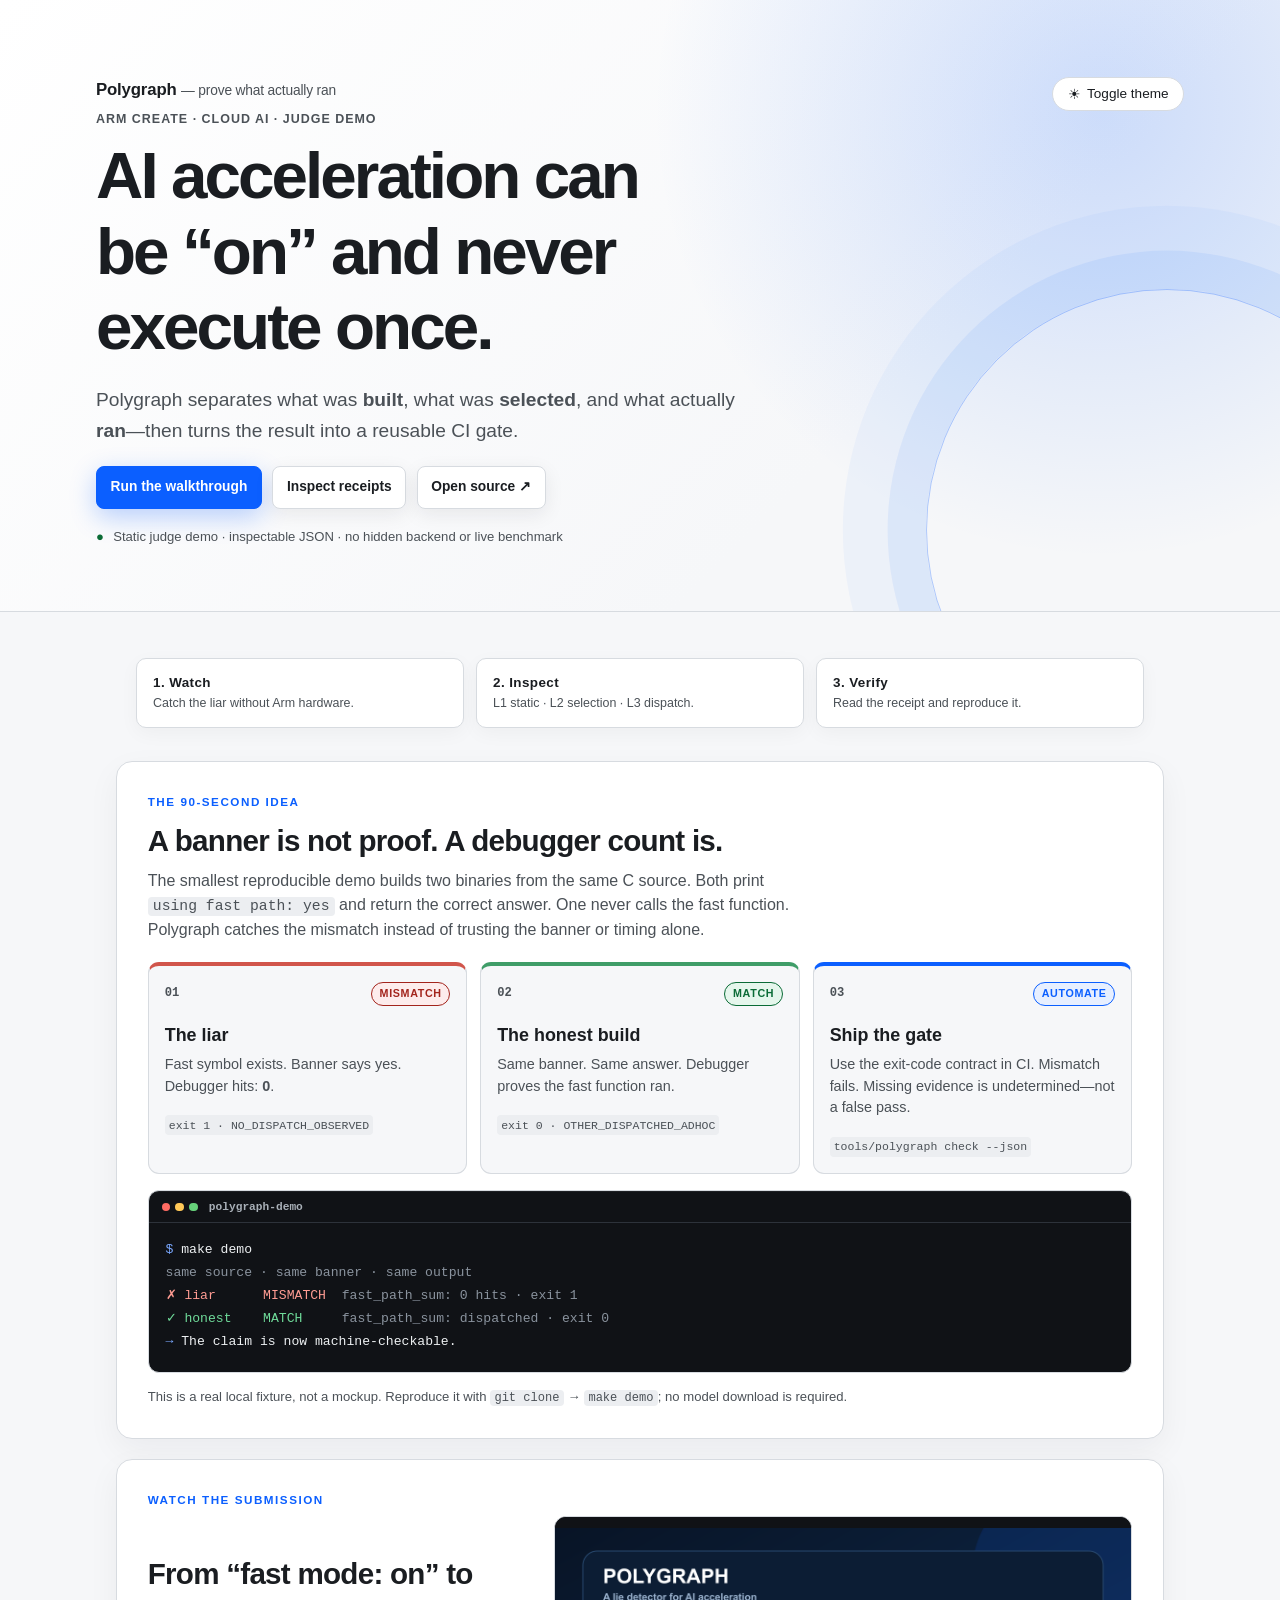
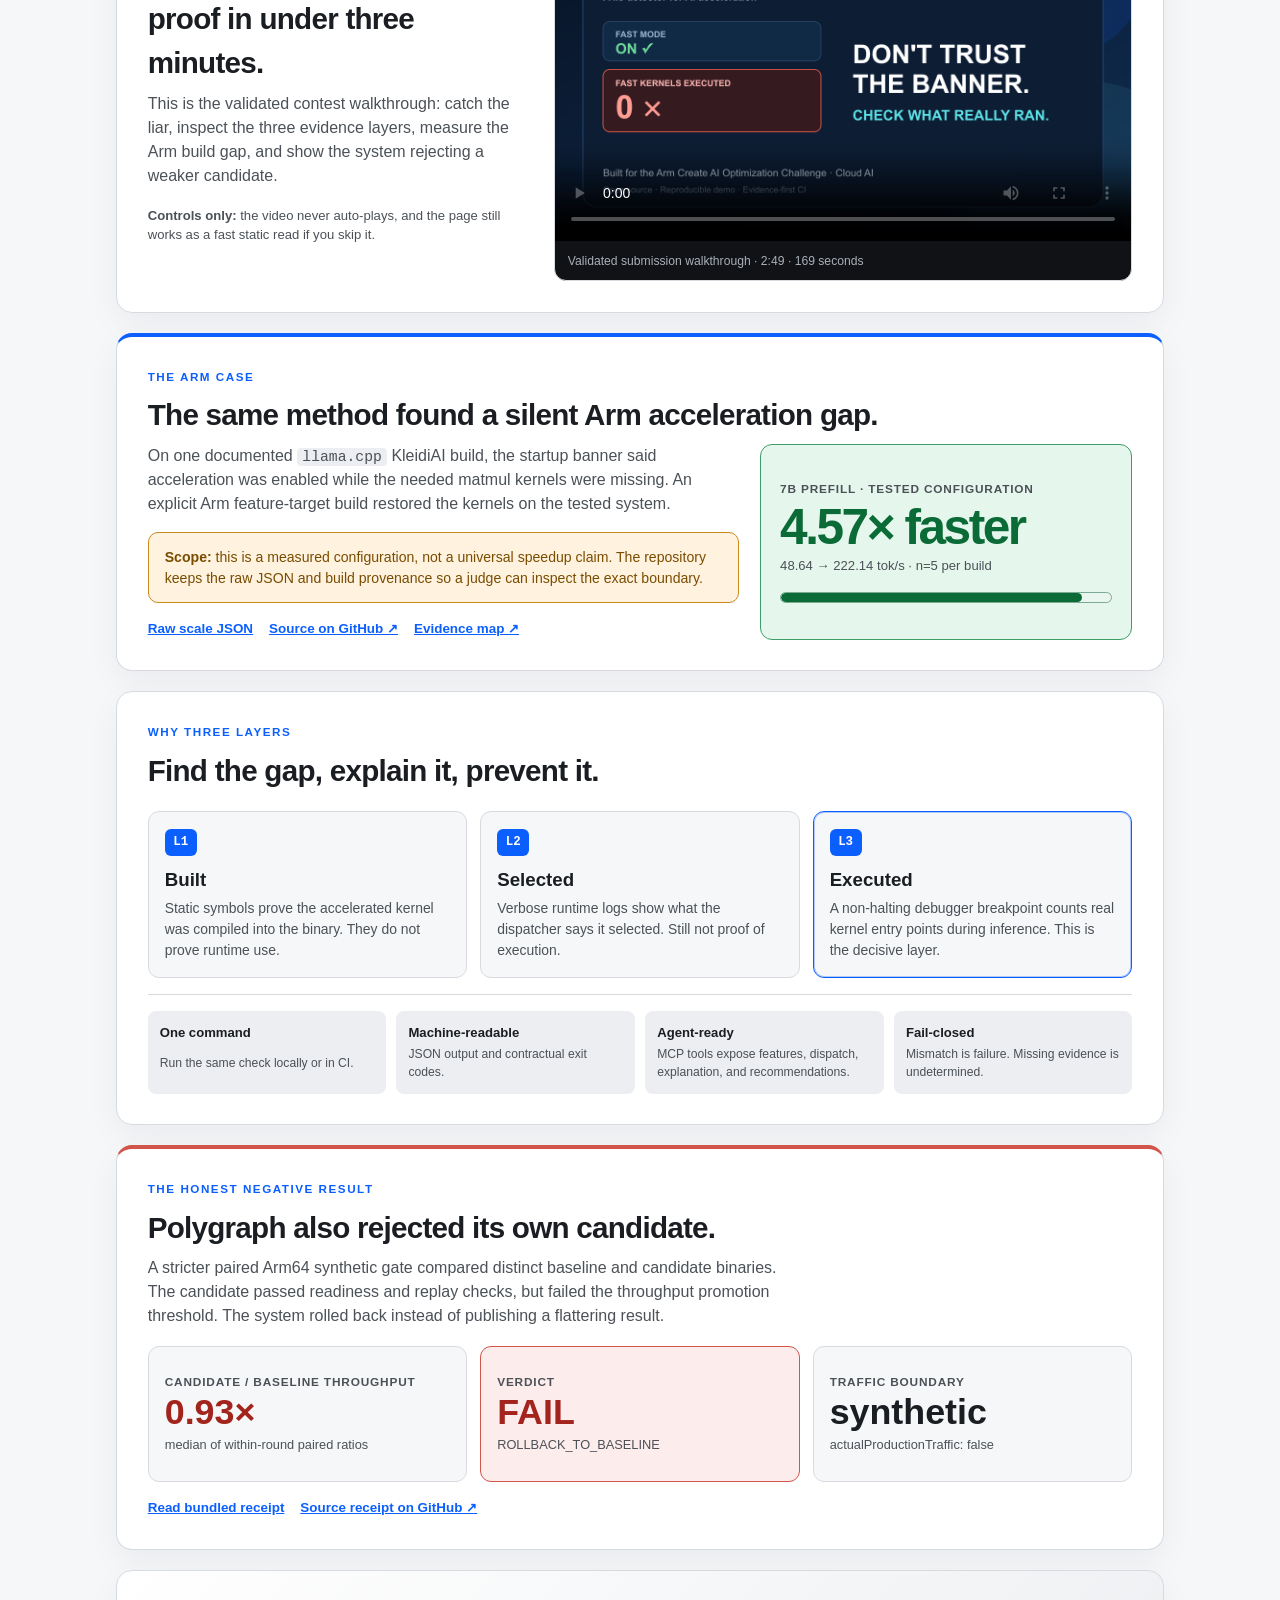
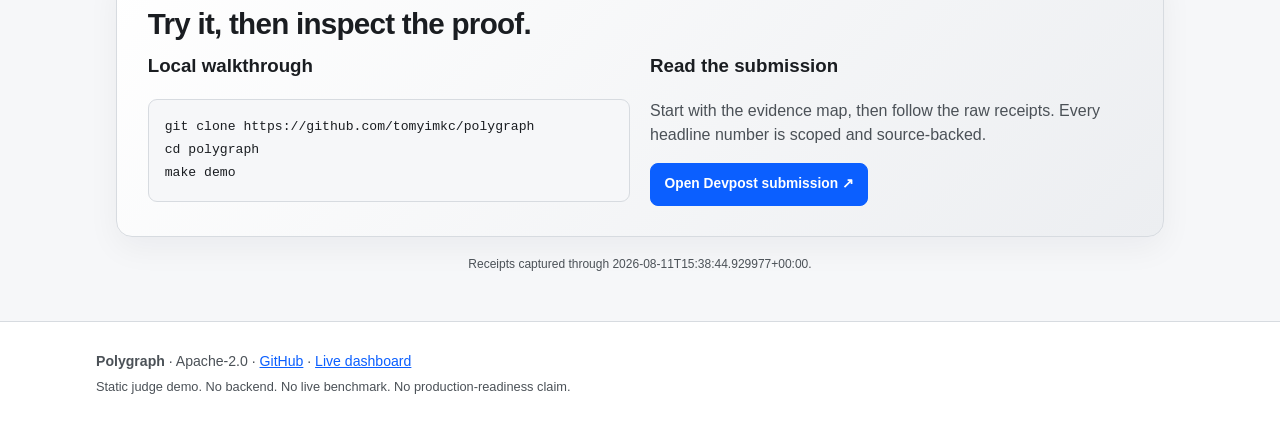
==== space/index.html @ 0ca6eec4 "Build judge-facing Polygraph HF Space demo" ====
<!doctype html>
<html lang="en">
<head>
  <meta charset="utf-8" />
  <meta name="viewport" content="width=device-width, initial-scale=1" />
  <meta name="color-scheme" content="light dark" />
  <meta name="description" content="Polygraph: a judge-facing proof that advertised AI acceleration actually executed on Arm." />
  <meta property="og:title" content="Polygraph — stop guessing about AI performance" />
  <meta property="og:description" content="L1/L2/L3 evidence for Arm AI acceleration, plus an honest rollback when a candidate failed the paired gate." />
  <meta property="og:image" content="assets/polygraph-mark.png" />
  <title>Polygraph — stop guessing about AI performance</title>
  <link rel="stylesheet" href="style.css" />
</head>
<body>
  <a class="skip-link" href="#main">Skip to content</a>
  <header class="hero hero-space">
    <div class="hero-inner">
      <div class="hero-text">
        <p class="brand-mark">Polygraph <span class="brand-tagline">— prove what actually ran</span></p>
        <p class="eyebrow">Arm Create · Cloud AI · judge demo</p>
        <h1>AI acceleration can be “on” and never execute once.</h1>
        <p class="hero-sub">Polygraph separates what was <strong>built</strong>, what was <strong>selected</strong>, and what actually <strong>ran</strong>—then turns the result into a reusable CI gate.</p>
        <div class="hero-actions">
          <a class="button button-primary" href="#walkthrough">Run the walkthrough</a>
          <a class="button" href="#evidence">Inspect receipts</a>
          <a class="button" href="https://github.com/tomyimkc/polygraph" target="_blank" rel="noopener">Open source ↗</a>
        </div>
        <p class="hero-proof-note"><span aria-hidden="true">●</span> Static judge demo · inspectable JSON · no hidden backend or live benchmark</p>
      </div>
      <button id="theme-toggle" type="button" class="theme-toggle" aria-pressed="false"><span aria-hidden="true" class="theme-toggle-icon">☀</span><span class="theme-toggle-label">Toggle theme</span></button>
    </div>
  </header>
  <main id="main">
    <section class="judge-strip" aria-label="Judge path">
      <div><strong>1. Watch</strong><span>Catch the liar without Arm hardware.</span></div>
      <div><strong>2. Inspect</strong><span>L1 static · L2 selection · L3 dispatch.</span></div>
      <div><strong>3. Verify</strong><span>Read the receipt and reproduce it.</span></div>
    </section>
    <section class="panel walkthrough" id="walkthrough" aria-labelledby="walkthrough-heading">
      <div class="section-kicker">THE 90-SECOND IDEA</div>
      <h2 id="walkthrough-heading">A banner is not proof. A debugger count is.</h2>
      <p class="panel-intro">The smallest reproducible demo builds two binaries from the same C source. Both print <code>using fast path: yes</code> and return the correct answer. One never calls the fast function. Polygraph catches the mismatch instead of trusting the banner or timing alone.</p>
      <div class="walkthrough-grid">
        <article class="story-card story-liar"><div class="story-top"><span class="story-number">01</span><span class="status-pill status-bad">MISMATCH</span></div><h3>The liar</h3><p>Fast symbol exists. Banner says yes. Debugger hits: <strong>0</strong>.</p><code>exit 1 · NO_DISPATCH_OBSERVED</code></article>
        <article class="story-card story-honest"><div class="story-top"><span class="story-number">02</span><span class="status-pill status-good">MATCH</span></div><h3>The honest build</h3><p>Same banner. Same answer. Debugger proves the fast function ran.</p><code>exit 0 · OTHER_DISPATCHED_ADHOC</code></article>
        <article class="story-card story-ci"><div class="story-top"><span class="story-number">03</span><span class="status-pill status-blue">AUTOMATE</span></div><h3>Ship the gate</h3><p>Use the exit-code contract in CI. Mismatch fails. Missing evidence is undetermined—not a false pass.</p><code>tools/polygraph check --json</code></article>
      </div>
      <div class="terminal-card" role="img" aria-label="Terminal command and expected Polygraph output"><div class="terminal-bar"><span></span><span></span><span></span><b>polygraph-demo</b></div><pre><span class="prompt">$</span> make demo
<span class="dim">same source · same banner · same output</span>
<span class="bad">✗ liar      MISMATCH</span>  <span class="dim">fast_path_sum: 0 hits · exit 1</span>
<span class="good">✓ honest    MATCH</span>     <span class="dim">fast_path_sum: dispatched · exit 0</span>
<span class="blue">→</span> The claim is now machine-checkable.</pre></div>
      <p class="small-note">This is a real local fixture, not a mockup. Reproduce it with <code>git clone</code> → <code>make demo</code>; no model download is required.</p>
    </section>
    <section class="panel video-band" aria-labelledby="video-heading">
      <div class="section-kicker">WATCH THE SUBMISSION</div>
      <div class="video-grid">
        <div>
          <h2 id="video-heading">From “fast mode: on” to proof in under three minutes.</h2>
          <p class="panel-intro">This is the validated contest walkthrough: catch the liar, inspect the three evidence layers, measure the Arm build gap, and show the system rejecting a weaker candidate.</p>
          <p class="small-note"><strong>Controls only:</strong> the video never auto-plays, and the page still works as a fast static read if you skip it.</p>
        </div>
        <figure class="video-card">
          <video controls preload="metadata" poster="assets/polygraph-mark.png">
            <source src="assets/polygraph-contest-final.mp4" type="video/mp4" />
            Your browser does not support the embedded video. <a href="assets/polygraph-contest-final.mp4">Open the MP4 instead.</a>
          </video>
          <figcaption>Validated submission walkthrough · 2:49 · 169 seconds</figcaption>
        </figure>
      </div>
    </section>
    <p class="data-error" id="data-error" hidden></p>
    <section class="panel evidence-band" aria-labelledby="evidence-heading">
      <div class="section-kicker">THE ARM CASE</div>
      <h2 id="evidence-heading">The same method found a silent Arm acceleration gap.</h2>
      <div class="evidence-grid">
        <div class="evidence-copy"><p>On one documented <code>llama.cpp</code> KleidiAI build, the startup banner said acceleration was enabled while the needed matmul kernels were missing. An explicit Arm feature-target build restored the kernels on the tested system.</p><p class="boundary-note"><strong>Scope:</strong> this is a measured configuration, not a universal speedup claim. The repository keeps the raw JSON and build provenance so a judge can inspect the exact boundary.</p><div class="link-row"><a href="data/results/scale-experiment.json">Raw scale JSON</a><a href="https://github.com/tomyimkc/polygraph/blob/main/results/scale/scale-experiment.json" target="_blank" rel="noopener">Source on GitHub ↗</a><a href="https://github.com/tomyimkc/polygraph/blob/main/docs/CONTEST-EVIDENCE-MAP.md" target="_blank" rel="noopener">Evidence map ↗</a></div></div>
        <div class="metric-card"><div class="metric-label">7B prefill · tested configuration</div><div class="metric-value" id="prefill-ratio">—</div><div class="metric-detail" id="prefill-detail">Loading committed receipt…</div><div class="metric-bar"><span id="prefill-bar"></span></div></div>
      </div>
    </section>
    <section class="panel method-band" aria-labelledby="method-heading">
      <div class="section-kicker">WHY THREE LAYERS</div><h2 id="method-heading">Find the gap, explain it, prevent it.</h2>
      <div class="method-grid"><article><span class="layer-badge">L1</span><h3>Built</h3><p>Static symbols prove the accelerated kernel was compiled into the binary. They do not prove runtime use.</p></article><article><span class="layer-badge">L2</span><h3>Selected</h3><p>Verbose runtime logs show what the dispatcher says it selected. Still not proof of execution.</p></article><article class="method-critical"><span class="layer-badge">L3</span><h3>Executed</h3><p>A non-halting debugger breakpoint counts real kernel entry points during inference. This is the decisive layer.</p></article></div>
      <div class="product-grid"><div><strong>One command</strong><span>Run the same check locally or in CI.</span></div><div><strong>Machine-readable</strong><span>JSON output and contractual exit codes.</span></div><div><strong>Agent-ready</strong><span>MCP tools expose features, dispatch, explanation, and recommendations.</span></div><div><strong>Fail-closed</strong><span>Mismatch is failure. Missing evidence is undetermined.</span></div></div>
    </section>
    <section class="panel rollback-band" aria-labelledby="rollback-heading"><div class="section-kicker">THE HONEST NEGATIVE RESULT</div><h2 id="rollback-heading">Polygraph also rejected its own candidate.</h2><p class="panel-intro">A stricter paired Arm64 synthetic gate compared distinct baseline and candidate binaries. The candidate passed readiness and replay checks, but failed the throughput promotion threshold. The system rolled back instead of publishing a flattering result.</p><div class="rollback-grid"><div class="rollback-card"><span class="rollback-label">Candidate / baseline throughput</span><strong id="rollback-ratio">—</strong><span>median of within-round paired ratios</span></div><div class="rollback-card rollback-fail"><span class="rollback-label">Verdict</span><strong>FAIL</strong><span>ROLLBACK_TO_BASELINE</span></div><div class="rollback-card"><span class="rollback-label">Traffic boundary</span><strong>synthetic</strong><span>actualProductionTraffic: false</span></div></div><div class="link-row"><a class="receipt-link" href="data/results/receipt.json">Read bundled receipt</a><a class="receipt-link" href="https://github.com/tomyimkc/polygraph/blob/main/results/production-readiness/arm64-0.5b-autodefault-differential-confirmation-20260811/receipt.json" target="_blank" rel="noopener">Source receipt on GitHub ↗</a></div></section>
    <section class="panel next-step" aria-labelledby="next-heading"><h2 id="next-heading">Try it, then inspect the proof.</h2><div class="next-grid"><div><h3>Local walkthrough</h3><pre class="code-block">git clone https://github.com/tomyimkc/polygraph
cd polygraph
make demo</pre></div><div><h3>Read the submission</h3><p>Start with the evidence map, then follow the raw receipts. Every headline number is scoped and source-backed.</p><a class="button button-primary" href="https://devpost.com/software/polygraph-4v29tr" target="_blank" rel="noopener">Open Devpost submission ↗</a></div></div></section>
    <p class="data-freshness" id="data-freshness">Loading committed receipt timestamps…</p>
  </main>
  <footer class="site-footer"><p><strong>Polygraph</strong> · Apache-2.0 · <a href="https://github.com/tomyimkc/polygraph" target="_blank" rel="noopener">GitHub</a> · <a href="https://tomyimkc.github.io/polygraph/" target="_blank" rel="noopener">Live dashboard</a></p><p class="footer-meta">Static judge demo. No backend. No live benchmark. No production-readiness claim.</p></footer>
  <script src="app.js"></script>
</body>
</html>
---- space/style.css ----
/* SPDX-License-Identifier: Apache-2.0 */

/* ---------------------------------------------------------------------
   Colour system. Light is the default; dark applies automatically via
   prefers-color-scheme, and can be forced either way with the theme
   toggle button (app.js sets html[data-theme]). Semantic colours
   (match / mismatch / hybrid) are always paired with an icon + text
   label in the markup -- never colour alone.
   --------------------------------------------------------------------- */
:root {
  --bg: #f6f7f9;
  --bg-elevated: #ffffff;
  --bg-sunken: #eceef1;
  --text: #1a1d21;
  --text-muted: #4b5157;
  --border: #d7dbe0;
  --accent: #0b5fff;
  --accent-2: #6e40c9;
  --focus-ring: #0b5fff;

  --match-bg: #e5f6ec;
  --match-fg: #0a6b36;
  --match-border: #3f9d68;

  --mismatch-bg: #fdecec;
  --mismatch-fg: #a3241c;
  --mismatch-border: #d1554b;

  --hybrid-bg: #fff3df;
  --hybrid-fg: #7a4c00;
  --hybrid-border: #c98a1f;

  --line-on: #0b5fff;
  --line-off: #b3541f;
  --grid-line: #d7dbe0;

  color-scheme: light;
}

@media (prefers-color-scheme: dark) {
  :root:not([data-theme="light"]) {
    --bg: #14161a;
    --bg-elevated: #1c2026;
    --bg-sunken: #101216;
    --text: #edf0f2;
    --text-muted: #a9b0b8;
    --border: #2d323a;
    --accent: #7aa8ff;
    --accent-2: #c6a6ff;
    --focus-ring: #7aa8ff;

    --match-bg: #123321;
    --match-fg: #6fdb9a;
    --match-border: #3f9d68;

    --mismatch-bg: #391918;
    --mismatch-fg: #ff9c93;
    --mismatch-border: #d1554b;

    --hybrid-bg: #362405;
    --hybrid-fg: #ffcf7a;
    --hybrid-border: #c98a1f;

    --line-on: #7aa8ff;
    --line-off: #ffb066;
    --grid-line: #2d323a;

    color-scheme: dark;
  }
}

:root[data-theme="dark"] {
  --bg: #14161a;
  --bg-elevated: #1c2026;
  --bg-sunken: #101216;
  --text: #edf0f2;
  --text-muted: #a9b0b8;
  --border: #2d323a;
  --accent: #7aa8ff;
  --accent-2: #c6a6ff;
  --focus-ring: #7aa8ff;

  --match-bg: #123321;
  --match-fg: #6fdb9a;
  --match-border: #3f9d68;

  --mismatch-bg: #391918;
  --mismatch-fg: #ff9c93;
  --mismatch-border: #d1554b;

  --hybrid-bg: #362405;
  --hybrid-fg: #ffcf7a;
  --hybrid-border: #c98a1f;

  --line-on: #7aa8ff;
  --line-off: #ffb066;
  --grid-line: #2d323a;

  color-scheme: dark;
}

* { box-sizing: border-box; }

html, body {
  margin: 0;
  padding: 0;
}

body {
  background: var(--bg);
  color: var(--text);
  font-family: -apple-system, BlinkMacSystemFont, "Segoe UI", Roboto, Helvetica, Arial,
    sans-serif;
  line-height: 1.5;
  -webkit-text-size-adjust: 100%;
}

code {
  font-family: ui-monospace, SFMono-Regular, "SF Mono", Menlo, Consolas, monospace;
  font-size: 0.92em;
  background: var(--bg-sunken);
  padding: 0.1em 0.35em;
  border-radius: 4px;
}

a {
  color: var(--accent);
}
a:hover, a:focus {
  text-decoration-thickness: 2px;
}

:focus-visible {
  outline: 3px solid var(--focus-ring);
  outline-offset: 2px;
}

.skip-link {
  position: absolute;
  left: -999px;
  top: 0;
  background: var(--accent);
  color: #fff;
  padding: 0.6em 1em;
  z-index: 10;
}
.skip-link:focus {
  left: 0.5em;
  top: 0.5em;
}

.visually-hidden {
  position: absolute;
  width: 1px;
  height: 1px;
  overflow: hidden;
  clip: rect(0 0 0 0);
  white-space: nowrap;
}

/* ------------------------------- Header ------------------------------- */

.hero {
  border-bottom: 1px solid var(--border);
  background: linear-gradient(180deg, var(--bg-elevated), var(--bg));
  padding: 2rem 1.25rem 1.75rem;
}

.hero-inner {
  max-width: 68rem;
  margin: 0 auto;
  display: flex;
  gap: 1.5rem;
  align-items: flex-start;
  justify-content: space-between;
}

.brand-mark {
  margin: 0 0 0.5rem;
  font-size: 1.05rem;
  font-weight: 800;
  letter-spacing: -0.01em;
}

.brand-tagline {
  font-weight: 500;
  font-size: 0.82em;
  color: var(--text-muted);
}

.eyebrow {
  text-transform: uppercase;
  letter-spacing: 0.08em;
  font-size: 0.78rem;
  font-weight: 600;
  color: var(--text-muted);
  margin: 0 0 0.6rem;
}

.hero h1 {
  font-size: clamp(1.5rem, 1.1rem + 1.6vw, 2.4rem);
  line-height: 1.15;
  margin: 0 0 0.75rem;
  max-width: 34ch;
}

.hero-sub {
  max-width: 62ch;
  color: var(--text-muted);
  font-size: 1.02rem;
}

.hero-actions {
  display: flex;
  flex-wrap: wrap;
  gap: 0.65rem;
  margin-top: 1rem;
}

.button {
  display: inline-flex;
  align-items: center;
  justify-content: center;
  min-height: 2.65rem;
  padding: 0.55rem 0.85rem;
  border: 1px solid var(--border);
  border-radius: 8px;
  background: var(--bg-elevated);
  color: var(--text);
  font-size: 0.86rem;
  font-weight: 700;
  text-decoration: none;
}

.button:hover,
.button:focus {
  border-color: var(--accent);
}

.button-primary {
  border-color: var(--accent);
  background: var(--accent);
  color: #fff;
}

.theme-toggle {
  flex: 0 0 auto;
  background: var(--bg-elevated);
  border: 1px solid var(--border);
  border-radius: 999px;
  padding: 0.5rem 0.9rem;
  color: var(--text);
  cursor: pointer;
  display: inline-flex;
  align-items: center;
  gap: 0.4rem;
  font-size: 0.85rem;
}
.theme-toggle:hover {
  border-color: var(--accent);
}

.noscript-banner {
  background: var(--hybrid-bg);
  color: var(--hybrid-fg);
  border-bottom: 1px solid var(--hybrid-border);
  padding: 0.75rem 1.25rem;
  font-size: 0.92rem;
}
.noscript-banner a { color: inherit; }

/* -------------------------------- Main -------------------------------- */

main {
  max-width: 68rem;
  margin: 0 auto;
  padding: 1.75rem 1.25rem 3rem;
}

.panel {
  margin-top: 2.5rem;
}

.panel h2 {
  font-size: 1.35rem;
  margin-bottom: 0.4rem;
}

.panel-intro {
  color: var(--text-muted);
  max-width: 74ch;
  margin-top: 0.3rem;
  margin-bottom: 1.1rem;
}

/* ----------------------------- Headline band ----------------------------- */
/* The hero results band: the one number a judge should see without
   scrolling. Semantic colours (good/bad/neutral bars) are always paired
   with an icon + text note in the markup, matching the rest of this page's
   accessibility rule -- never colour alone. */

.headline-band {
  margin-top: 0.5rem;
  background: var(--bg-elevated);
  border: 1px solid var(--border);
  border-top: 4px solid var(--accent);
  border-radius: 12px;
  padding: 1.4rem 1.4rem 1.6rem;
}

.headline-band h2 {
  margin-top: 0;
}

.headline-empty {
  color: var(--text-muted);
  font-style: italic;
}

.headline-grid {
  display: grid;
  grid-template-columns: repeat(auto-fit, minmax(15rem, 1fr));
  gap: 1rem;
  margin-top: 1rem;
}

.headline-card {
  background: var(--bg-sunken);
  border: 1px solid var(--border);
  border-radius: 10px;
  padding: 1rem 1.15rem;
}

.headline-eyebrow {
  margin: 0 0 0.3rem;
  text-transform: uppercase;
  letter-spacing: 0.06em;
  font-size: 0.75rem;
  font-weight: 700;
  color: var(--text-muted);
}

.headline-value {
  margin: 0 0 0.35rem;
  font-size: clamp(1.35rem, 1.05rem + 1vw, 1.85rem);
  font-weight: 800;
  line-height: 1.2;
  font-variant-numeric: tabular-nums;
}

.headline-card-proof {
  border-color: var(--match-border);
}

.headline-card-rollback {
  border-color: var(--mismatch-border);
}

.headline-card-proof .headline-value { color: var(--match-fg); }
.headline-card-rollback .headline-value { color: var(--mismatch-fg); }

.headline-detail {
  margin: 0 0 0.3rem;
  color: var(--text-muted);
  font-size: 0.92rem;
  font-variant-numeric: tabular-nums;
}

.headline-note {
  margin: 0;
  font-size: 0.86rem;
  color: var(--text-muted);
}

.headline-boundary {
  margin-top: 1.4rem;
  padding-top: 1.2rem;
  border-top: 1px solid var(--border);
}

.headline-boundary h3 {
  font-size: 1.05rem;
  margin: 0 0 0.5rem;
}

.headline-boundary p {
  color: var(--text-muted);
  max-width: 74ch;
  margin: 0;
  font-size: 0.94rem;
}

.headline-bars {
  display: grid;
  gap: 1.1rem;
  grid-template-columns: repeat(auto-fit, minmax(20rem, 1fr));
  align-items: start;
}

.headline-bar-group {
  display: grid;
  gap: 0.55rem;
}

.headline-bar-group-title {
  margin: 0 0 0.1rem;
  font-size: 0.82rem;
  font-weight: 700;
  color: var(--text-muted);
  text-transform: uppercase;
  letter-spacing: 0.04em;
}

.headline-bar-row {
  display: grid;
  grid-template-columns: minmax(9rem, 13rem) 1fr;
  grid-template-areas: "label label" "track value";
  gap: 0.15rem 0.7rem;
  align-items: center;
}

.headline-bar-label {
  grid-area: label;
  font-size: 0.84rem;
  color: var(--text);
}

.headline-bar-track {
  grid-area: track;
  display: block;
  height: 0.65rem;
  background: var(--bg-sunken);
  border: 1px solid var(--border);
  border-radius: 999px;
  overflow: hidden;
}

.headline-bar-fill {
  display: block;
  height: 100%;
  border-radius: 999px;
}

.headline-bar-neutral .headline-bar-fill { background: var(--text-muted); }
.headline-bar-good .headline-bar-fill { background: var(--match-fg); }
.headline-bar-bad .headline-bar-fill { background: var(--mismatch-fg); }

.headline-bar-value {
  grid-area: value;
  font-size: 0.84rem;
  font-variant-numeric: tabular-nums;
  white-space: nowrap;
  color: var(--text-muted);
}

.headline-bar-good .headline-bar-value { color: var(--match-fg); font-weight: 600; }
.headline-bar-bad .headline-bar-value { color: var(--mismatch-fg); font-weight: 600; }

.headline-bar-icon {
  display: inline-block;
  width: 1.1em;
  text-align: center;
}

.headline-honesty {
  margin-top: 1.2rem;
  background: var(--hybrid-bg);
  border: 1px solid var(--hybrid-border);
  border-radius: 10px;
  padding: 0.75rem 1rem;
}

.headline-honesty p {
  margin: 0;
  color: var(--hybrid-fg);
  font-size: 0.9rem;
  max-width: 78ch;
}

.headline-honesty-icon {
  display: inline-block;
}

@media (max-width: 34rem) {
  .headline-bar-row {
    grid-template-columns: 1fr;
    grid-template-areas: "label" "track" "value";
  }
}

/* ---------------------------- Summary strip ---------------------------- */

.summary-strip {
  margin-top: 0.5rem;
}

.stat-grid {
  display: grid;
  grid-template-columns: repeat(auto-fit, minmax(11rem, 1fr));
  gap: 0.85rem;
}

.stat-card {
  background: var(--bg-elevated);
  border: 1px solid var(--border);
  border-radius: 10px;
  padding: 0.9rem 1rem;
  display: flex;
  flex-direction: column;
  gap: 0.25rem;
}

.stat-value {
  font-size: 1.9rem;
  font-weight: 700;
  font-variant-numeric: tabular-nums;
}

.stat-label {
  color: var(--text-muted);
  font-size: 0.85rem;
}

.stat-mismatch .stat-value { color: var(--mismatch-fg); }
.stat-hybrid .stat-value { color: var(--hybrid-fg); }
.stat-match .stat-value { color: var(--match-fg); }

.headline-sentence {
  margin-top: 1rem;
  font-size: 1.02rem;
  max-width: 74ch;
}

/* --------------------------------- Table -------------------------------- */

.table-scroll {
  overflow-x: auto;
  border: 1px solid var(--border);
  border-radius: 10px;
  background: var(--bg-elevated);
  -webkit-overflow-scrolling: touch;
}

table#hero-table {
  border-collapse: collapse;
  width: 100%;
  min-width: 46rem;
  font-size: 0.92rem;
}

table#hero-table th,
table#hero-table td {
  text-align: left;
  padding: 0.55rem 0.8rem;
  border-bottom: 1px solid var(--border);
  white-space: nowrap;
}

table#hero-table thead th {
  background: var(--bg-sunken);
  position: sticky;
  top: 0;
  font-size: 0.78rem;
  text-transform: uppercase;
  letter-spacing: 0.04em;
  color: var(--text-muted);
}

table#hero-table tbody tr:last-child td {
  border-bottom: none;
}

table#hero-table tbody tr.row-mismatch { background: color-mix(in srgb, var(--mismatch-bg) 55%, transparent); }
table#hero-table tbody tr.row-hybrid { background: color-mix(in srgb, var(--hybrid-bg) 55%, transparent); }
table#hero-table tbody tr.row-match { background: color-mix(in srgb, var(--match-bg) 35%, transparent); }

.loading-row td,
.table-empty {
  color: var(--text-muted);
  font-style: italic;
}

.badge {
  display: inline-flex;
  align-items: center;
  gap: 0.35em;
  padding: 0.2em 0.6em;
  border-radius: 999px;
  font-weight: 600;
  font-size: 0.82rem;
  border: 1px solid transparent;
  white-space: nowrap;
}
.badge-match {
  background: var(--match-bg);
  color: var(--match-fg);
  border-color: var(--match-border);
}
.badge-mismatch {
  background: var(--mismatch-bg);
  color: var(--mismatch-fg);
  border-color: var(--mismatch-border);
}
.badge-hybrid {
  background: var(--hybrid-bg);
  color: var(--hybrid-fg);
  border-color: var(--hybrid-border);
}
.badge-unknown {
  background: var(--bg-sunken);
  color: var(--text-muted);
  border-color: var(--border);
}

/* -------------------------------- Charts -------------------------------- */

.chart-grid {
  display: grid;
  grid-template-columns: repeat(auto-fit, minmax(19rem, 1fr));
  gap: 1.1rem;
  align-items: start;
}

.chart-card {
  background: var(--bg-elevated);
  border: 1px solid var(--border);
  border-radius: 10px;
  padding: 1rem 1.1rem 1.2rem;
}

.chart-card h3 {
  margin: 0 0 0.1rem;
  font-size: 1.02rem;
}

.chart-card .chart-subtitle {
  color: var(--text-muted);
  font-size: 0.8rem;
  margin: 0 0 0.6rem;
}

.chart-card svg {
  width: 100%;
  height: auto;
  display: block;
}

.chart-legend {
  display: flex;
  flex-wrap: wrap;
  gap: 0.9rem;
  font-size: 0.8rem;
  color: var(--text-muted);
  margin: 0.5rem 0 0.2rem;
}

.chart-legend .legend-item {
  display: inline-flex;
  align-items: center;
  gap: 0.4em;
}

.legend-swatch {
  width: 1.4em;
  height: 0;
  border-top-width: 3px;
  border-top-style: solid;
  display: inline-block;
}
.legend-swatch.on { border-color: var(--line-on); border-top-style: solid; }
.legend-swatch.off { border-color: var(--line-off); border-top-style: dashed; }

.chart-caption {
  font-size: 0.84rem;
  color: var(--text-muted);
  margin: 0.5rem 0 0.7rem;
}

.chart-table {
  width: 100%;
  border-collapse: collapse;
  font-size: 0.8rem;
  font-variant-numeric: tabular-nums;
}
.chart-table th, .chart-table td {
  text-align: right;
  padding: 0.3rem 0.4rem;
  border-bottom: 1px solid var(--border);
}
.chart-table th:first-child, .chart-table td:first-child {
  text-align: left;
}

.loading-note {
  color: var(--text-muted);
  font-style: italic;
}

.chart-empty {
  color: var(--text-muted);
  font-style: italic;
  grid-column: 1 / -1;
}

.crossover-extra {
  margin-top: 1.3rem;
}
.crossover-extra h3 {
  font-size: 1rem;
}
.crossover-extra ul {
  margin: 0.3rem 0 0;
  padding-left: 1.2rem;
  color: var(--text-muted);
  font-size: 0.88rem;
}

/* ------------------------------- Figures -------------------------------- */

.figures-grid {
  display: grid;
  grid-template-columns: repeat(auto-fit, minmax(16rem, 1fr));
  gap: 1rem;
}
.figures-grid figure {
  margin: 0;
  background: var(--bg-elevated);
  border: 1px solid var(--border);
  border-radius: 10px;
  padding: 0.6rem;
}
.figures-grid img {
  width: 100%;
  height: auto;
  border-radius: 6px;
  display: block;
  background: var(--bg-sunken);
}
.figures-grid figcaption {
  font-size: 0.8rem;
  color: var(--text-muted);
  margin-top: 0.4rem;
  word-break: break-word;
}

/* ------------------------------ Methodology ------------------------------ */

.method-list {
  display: grid;
  gap: 0.9rem;
  margin: 0;
}
.method-list dt {
  font-weight: 700;
}
.method-list dd {
  margin: 0.15rem 0 0;
  color: var(--text-muted);
  max-width: 72ch;
}

/* -------------------------------- Footer -------------------------------- */

.site-footer {
  border-top: 1px solid var(--border);
  background: var(--bg-elevated);
  padding: 1.5rem 1.25rem 2.5rem;
  color: var(--text-muted);
  font-size: 0.88rem;
}
.site-footer > p {
  max-width: 68rem;
  margin: 0.3rem auto;
}
.footer-meta {
  font-size: 0.8rem;
}

@media (max-width: 40rem) {
  .hero-inner {
    flex-direction: column;
  }
  .theme-toggle {
    align-self: flex-start;
  }
}

/* --------------------------- Judge demo layer --------------------------- */
/* The static Space is intentionally a narrative layer over the repository's
   evidence. These styles keep the first screen fast to scan, while preserving
   the existing light/dark and semantic colour system above. */

.hero-space {
  position: relative;
  overflow: hidden;
  padding-top: clamp(2.4rem, 6vw, 5.5rem);
  padding-bottom: clamp(2.2rem, 5vw, 4.5rem);
  background:
    radial-gradient(circle at 86% 18%, color-mix(in srgb, var(--accent) 18%, transparent), transparent 28rem),
    linear-gradient(135deg, var(--bg-elevated) 0%, var(--bg) 68%);
}

.hero-space::after {
  content: "";
  position: absolute;
  right: -8rem;
  bottom: -10rem;
  width: 30rem;
  height: 30rem;
  border: 1px solid color-mix(in srgb, var(--accent) 30%, transparent);
  border-radius: 50%;
  box-shadow:
    0 0 0 2.4rem color-mix(in srgb, var(--accent) 7%, transparent),
    0 0 0 5.2rem color-mix(in srgb, var(--accent) 4%, transparent);
  pointer-events: none;
}

.hero-space .hero-inner {
  position: relative;
  z-index: 1;
}

.hero-text {
  max-width: 54rem;
}

.hero h1 {
  font-size: clamp(2rem, 1.3rem + 3.5vw, 4.25rem);
  letter-spacing: -0.045em;
  max-width: 15ch;
}

.hero-sub {
  font-size: clamp(1rem, 0.92rem + 0.35vw, 1.2rem);
  line-height: 1.65;
  max-width: 60ch;
}

.hero-proof-note {
  margin: 1.15rem 0 0;
  color: var(--text-muted);
  font-size: 0.82rem;
}

.hero-proof-note span {
  color: var(--match-fg);
  margin-right: 0.35rem;
}

.hero-actions .button {
  box-shadow: 0 0.35rem 1.2rem color-mix(in srgb, var(--text) 8%, transparent);
}

.hero-actions .button-primary {
  box-shadow: 0 0.5rem 1.6rem color-mix(in srgb, var(--accent) 28%, transparent);
}

.judge-strip {
  max-width: 68rem;
  margin: 1.15rem auto 0;
  padding: 0 1.25rem;
  display: grid;
  grid-template-columns: repeat(3, 1fr);
  gap: 0.75rem;
}

.judge-strip > div {
  display: grid;
  gap: 0.1rem;
  padding: 0.85rem 1rem;
  background: var(--bg-elevated);
  border: 1px solid var(--border);
  border-radius: 10px;
  box-shadow: 0 0.35rem 1.2rem color-mix(in srgb, var(--text) 4%, transparent);
}

.judge-strip strong {
  font-size: 0.84rem;
  letter-spacing: 0.03em;
}

.judge-strip span {
  color: var(--text-muted);
  font-size: 0.78rem;
}

.section-kicker {
  margin-bottom: 0.5rem;
  color: var(--accent);
  font-size: 0.73rem;
  font-weight: 800;
  letter-spacing: 0.13em;
}

.walkthrough,
.evidence-band,
.method-band,
.rollback-band,
.next-step {
  padding: clamp(1.2rem, 2.4vw, 2rem);
  border: 1px solid var(--border);
  border-radius: 16px;
  background: var(--bg-elevated);
  box-shadow: 0 0.7rem 2rem color-mix(in srgb, var(--text) 5%, transparent);
}

.walkthrough {
  margin-top: 2.1rem;
}

.walkthrough h2,
.evidence-band h2,
.method-band h2,
.rollback-band h2,
.next-step h2 {
  margin-top: 0;
  font-size: clamp(1.35rem, 1.05rem + 1vw, 2rem);
  letter-spacing: -0.025em;
}

.walkthrough-grid {
  display: grid;
  grid-template-columns: repeat(3, minmax(0, 1fr));
  gap: 0.8rem;
  margin-top: 1.25rem;
}

.story-card {
  min-height: 12rem;
  padding: 1rem;
  border: 1px solid var(--border);
  border-top: 4px solid var(--accent);
  border-radius: 11px;
  background: var(--bg);
}

.story-liar { border-top-color: var(--mismatch-border); }
.story-honest { border-top-color: var(--match-border); }
.story-ci { border-top-color: var(--accent); }

.story-top {
  display: flex;
  align-items: center;
  justify-content: space-between;
  gap: 0.5rem;
}

.story-number {
  color: var(--text-muted);
  font-family: ui-monospace, SFMono-Regular, Menlo, Consolas, monospace;
  font-size: 0.76rem;
  font-weight: 800;
}

.status-pill {
  display: inline-flex;
  align-items: center;
  min-height: 1.5rem;
  padding: 0.15rem 0.48rem;
  border: 1px solid currentColor;
  border-radius: 999px;
  font-size: 0.67rem;
  font-weight: 800;
  letter-spacing: 0.06em;
}

.status-bad { color: var(--mismatch-fg); background: var(--mismatch-bg); }
.status-good { color: var(--match-fg); background: var(--match-bg); }
.status-blue { color: var(--accent); background: color-mix(in srgb, var(--accent) 10%, var(--bg-elevated)); }

.story-card h3 {
  margin: 1rem 0 0.35rem;
  font-size: 1.12rem;
}

.story-card p {
  margin: 0 0 0.9rem;
  color: var(--text-muted);
  font-size: 0.9rem;
}

.story-card code {
  display: inline-block;
  color: var(--text-muted);
  font-size: 0.72rem;
  overflow-wrap: anywhere;
}

.terminal-card {
  margin-top: 1rem;
  overflow: hidden;
  border: 1px solid var(--border);
  border-radius: 11px;
  background: #101216;
  box-shadow: inset 0 1px 0 rgba(255, 255, 255, 0.06);
}

.terminal-bar {
  display: flex;
  align-items: center;
  gap: 0.35rem;
  min-height: 2rem;
  padding: 0 0.8rem;
  border-bottom: 1px solid #2d323a;
  color: #a9b0b8;
  font: 0.7rem ui-monospace, SFMono-Regular, Menlo, Consolas, monospace;
}

.terminal-bar span {
  width: 0.52rem;
  height: 0.52rem;
  border-radius: 50%;
  background: #ff6b63;
}

.terminal-bar span:nth-child(2) { background: #ffc857; }
.terminal-bar span:nth-child(3) { background: #66d17a; }
.terminal-bar b {
  margin-left: 0.35rem;
  font-weight: 600;
}

.terminal-card pre,
.code-block {
  margin: 0;
  overflow-x: auto;
  font: 0.82rem/1.75 ui-monospace, SFMono-Regular, Menlo, Consolas, monospace;
  white-space: pre-wrap;
}

.terminal-card pre {
  padding: 1rem 1.05rem 1.15rem;
  color: #edf0f2;
}

.prompt { color: #7aa8ff; }
.dim { color: #8a939e; }
.bad { color: #ff9c93; }
.good { color: #6fdb9a; }
.blue { color: #7aa8ff; }

.small-note {
  margin: 0.85rem 0 0;
  color: var(--text-muted);
  font-size: 0.82rem;
}

.video-band {
  margin-top: 1.25rem;
  padding: clamp(1.2rem, 2.4vw, 2rem);
  border: 1px solid var(--border);
  border-radius: 16px;
  background: var(--bg-elevated);
  box-shadow: 0 0.7rem 2rem color-mix(in srgb, var(--text) 5%, transparent);
}

.video-band h2 {
  margin-top: 0;
  font-size: clamp(1.35rem, 1.05rem + 1vw, 2rem);
  letter-spacing: -0.025em;
}

.video-grid {
  display: grid;
  grid-template-columns: minmax(0, 0.8fr) minmax(20rem, 1.2fr);
  gap: 1.3rem;
  align-items: center;
}

.video-card {
  margin: 0;
  overflow: hidden;
  border: 1px solid var(--border);
  border-radius: 12px;
  background: #101216;
}

.video-card video {
  display: block;
  width: 100%;
  height: auto;
  aspect-ratio: 16 / 9;
  background: #101216;
}

.video-card figcaption {
  padding: 0.65rem 0.8rem;
  color: #a9b0b8;
  font-size: 0.76rem;
}

.data-error {
  margin: 1.25rem 0 -0.75rem;
  padding: 0.8rem 1rem;
  color: var(--hybrid-fg);
  background: var(--hybrid-bg);
  border: 1px solid var(--hybrid-border);
  border-radius: 10px;
  font-size: 0.86rem;
}

.evidence-band {
  margin-top: 1.25rem;
  border-top: 4px solid var(--accent);
}

.evidence-grid {
  display: grid;
  grid-template-columns: minmax(0, 1.35fr) minmax(17rem, 0.85fr);
  gap: 1.3rem;
  align-items: stretch;
}

.evidence-copy {
  color: var(--text-muted);
  max-width: 68ch;
}

.evidence-copy p:first-child {
  margin-top: 0;
}

.boundary-note {
  padding: 0.85rem 1rem;
  color: var(--hybrid-fg);
  background: var(--hybrid-bg);
  border: 1px solid var(--hybrid-border);
  border-radius: 10px;
  font-size: 0.88rem;
}

.link-row {
  display: flex;
  flex-wrap: wrap;
  gap: 0.75rem 1rem;
  margin-top: 1rem;
  font-size: 0.84rem;
  font-weight: 700;
}

.metric-card {
  display: flex;
  flex-direction: column;
  justify-content: center;
  min-height: 11rem;
  padding: 1.2rem;
  border: 1px solid var(--match-border);
  border-radius: 12px;
  background: var(--match-bg);
}

.metric-label,
.rollback-label {
  color: var(--text-muted);
  font-size: 0.74rem;
  font-weight: 800;
  letter-spacing: 0.07em;
  text-transform: uppercase;
}

.metric-value {
  margin: 0.25rem 0;
  color: var(--match-fg);
  font-size: clamp(2rem, 1.5rem + 2vw, 3.25rem);
  font-weight: 900;
  letter-spacing: -0.05em;
  line-height: 1;
  font-variant-numeric: tabular-nums;
}

.metric-detail {
  color: var(--text-muted);
  font-size: 0.82rem;
  font-variant-numeric: tabular-nums;
}

.metric-bar {
  height: 0.65rem;
  margin-top: 1rem;
  overflow: hidden;
  border: 1px solid color-mix(in srgb, var(--match-fg) 45%, var(--border));
  border-radius: 999px;
  background: color-mix(in srgb, var(--match-bg) 75%, var(--bg));
}

.metric-bar span {
  display: block;
  width: 0;
  height: 100%;
  border-radius: inherit;
  background: var(--match-fg);
  transition: width 500ms ease;
}

.method-band {
  margin-top: 1.25rem;
}

.method-grid {
  display: grid;
  grid-template-columns: repeat(3, minmax(0, 1fr));
  gap: 0.8rem;
  margin-top: 1.15rem;
}

.method-grid article {
  padding: 1rem;
  border: 1px solid var(--border);
  border-radius: 11px;
  background: var(--bg);
}

.method-grid article h3 {
  margin: 0.65rem 0 0.25rem;
}

.method-grid article p {
  margin: 0;
  color: var(--text-muted);
  font-size: 0.87rem;
}

.layer-badge {
  display: inline-flex;
  align-items: center;
  justify-content: center;
  min-width: 2rem;
  min-height: 1.7rem;
  border-radius: 6px;
  color: #fff;
  background: var(--accent);
  font: 800 0.78rem ui-monospace, SFMono-Regular, Menlo, Consolas, monospace;
}

.method-critical {
  border-color: var(--accent) !important;
  box-shadow: inset 0 0 0 1px color-mix(in srgb, var(--accent) 30%, transparent);
}

.product-grid {
  display: grid;
  grid-template-columns: repeat(4, minmax(0, 1fr));
  gap: 0.65rem;
  margin-top: 1rem;
  padding-top: 1rem;
  border-top: 1px solid var(--border);
}

.product-grid > div {
  display: grid;
  gap: 0.15rem;
  padding: 0.75rem;
  border-radius: 8px;
  background: var(--bg-sunken);
}

.product-grid strong {
  font-size: 0.82rem;
}

.product-grid span {
  color: var(--text-muted);
  font-size: 0.76rem;
}

.rollback-band {
  margin-top: 1.25rem;
  border-top: 4px solid var(--mismatch-border);
}

.rollback-grid {
  display: grid;
  grid-template-columns: repeat(3, minmax(0, 1fr));
  gap: 0.8rem;
  margin-top: 1.1rem;
}

.rollback-card {
  display: grid;
  align-content: center;
  min-height: 8.5rem;
  padding: 1rem;
  border: 1px solid var(--border);
  border-radius: 11px;
  background: var(--bg);
}

.rollback-card strong {
  margin: 0.25rem 0;
  font-size: clamp(1.5rem, 1.2rem + 1.3vw, 2.35rem);
  line-height: 1;
  font-variant-numeric: tabular-nums;
}

.rollback-card > span:last-child {
  color: var(--text-muted);
  font-size: 0.8rem;
}

.rollback-fail {
  border-color: var(--mismatch-border);
  background: var(--mismatch-bg);
}

.rollback-fail strong,
.ratio-negative {
  color: var(--mismatch-fg);
}

.receipt-link {
  font-weight: 700;
}

.next-step {
  margin-top: 1.25rem;
  background: linear-gradient(135deg, var(--bg-elevated), var(--bg-sunken));
}

.next-grid {
  display: grid;
  grid-template-columns: minmax(0, 1fr) minmax(0, 1fr);
  gap: 1.25rem;
  align-items: start;
}

.next-grid h3 {
  margin-top: 0;
}

.next-grid p {
  color: var(--text-muted);
}

.code-block {
  padding: 1rem;
  color: var(--text);
  background: var(--bg);
  border: 1px solid var(--border);
  border-radius: 9px;
}

.data-freshness {
  margin: 1.1rem 0 0;
  color: var(--text-muted);
  font-size: 0.75rem;
  text-align: center;
  font-variant-numeric: tabular-nums;
}

@media (max-width: 52rem) {
  .walkthrough-grid,
  .method-grid {
    grid-template-columns: 1fr;
  }

  .product-grid {
    grid-template-columns: repeat(2, minmax(0, 1fr));
  }
}

@media (max-width: 42rem) {
  .judge-strip,
  .evidence-grid,
  .video-grid,
  .rollback-grid,
  .next-grid {
    grid-template-columns: 1fr;
  }

  .judge-strip {
    margin-top: 0.75rem;
  }

  main {
    padding-top: 1rem;
  }

  .hero-space {
    padding-top: 2rem;
  }
}

@media (max-width: 28rem) {
  .product-grid {
    grid-template-columns: 1fr;
  }

  .hero-actions .button {
    width: 100%;
  }
}

@media (prefers-reduced-motion: reduce) {
  .metric-bar span {
    transition: none;
  }
}
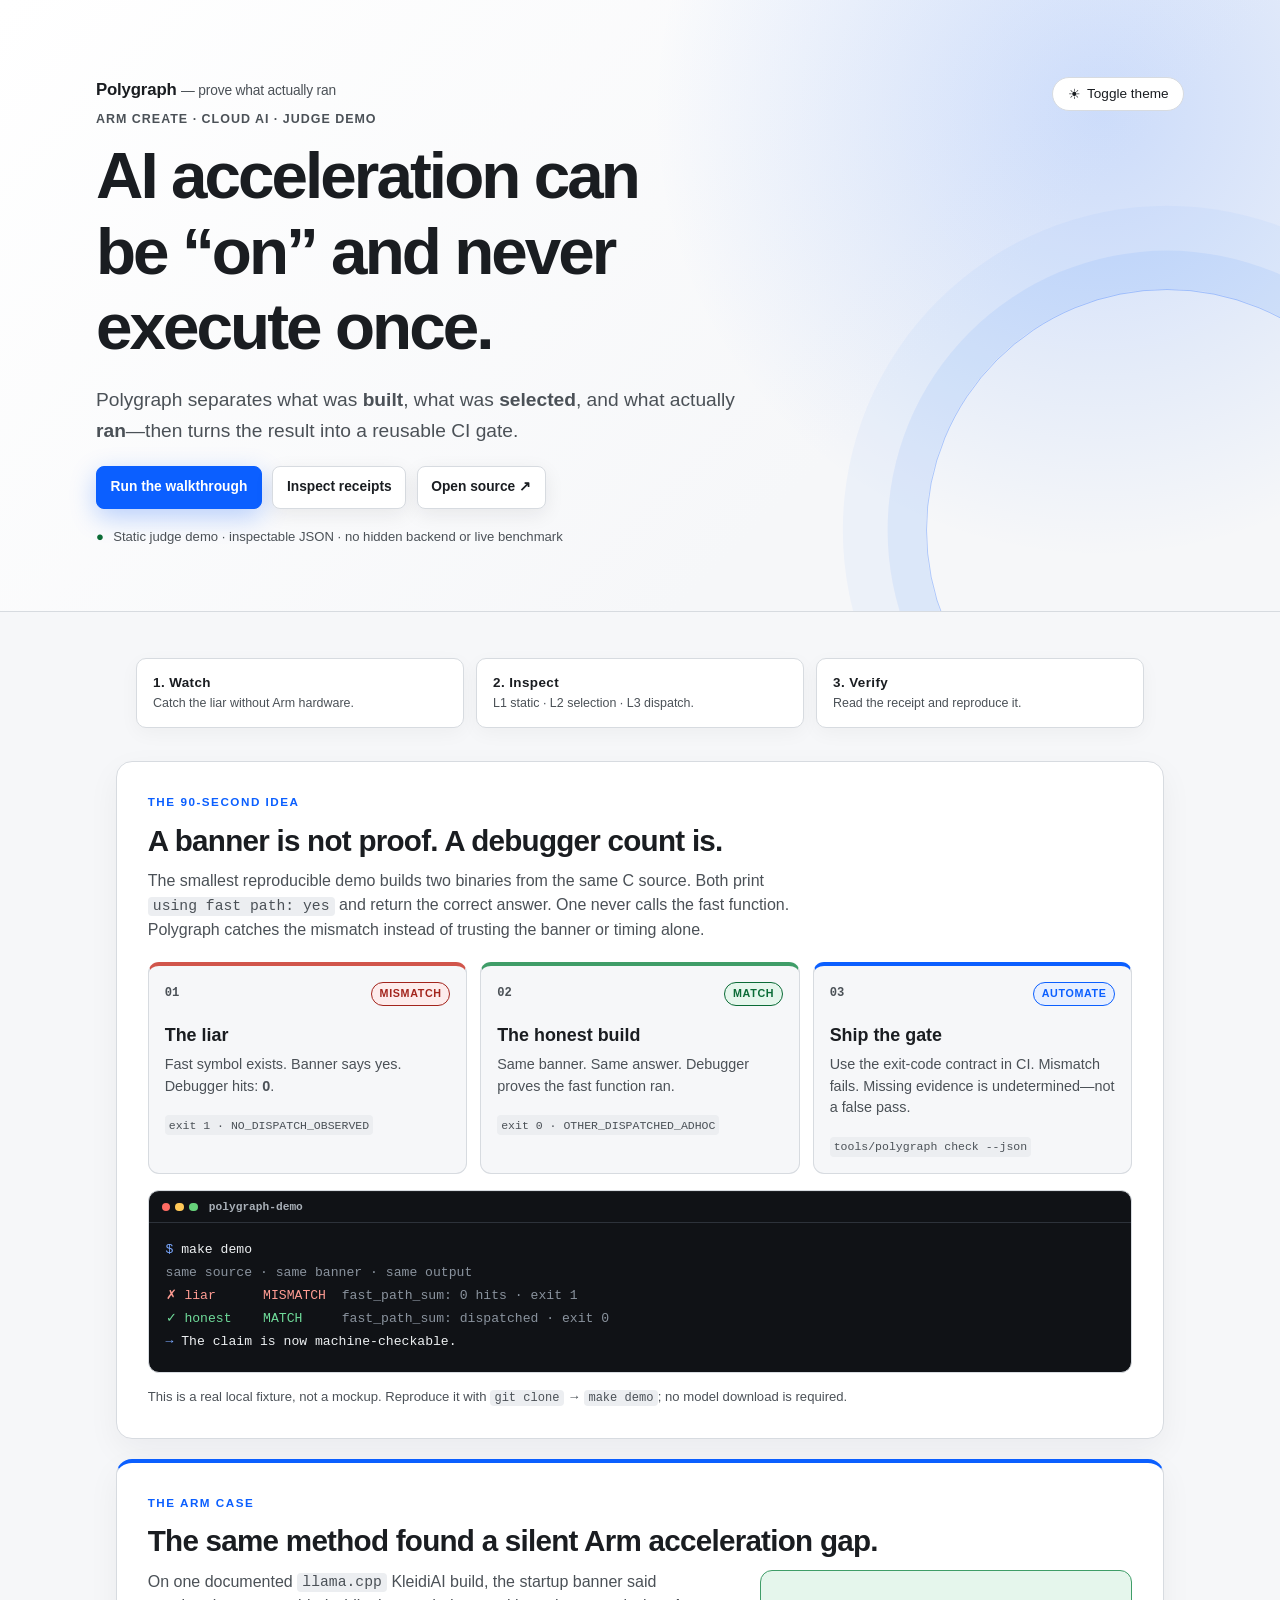
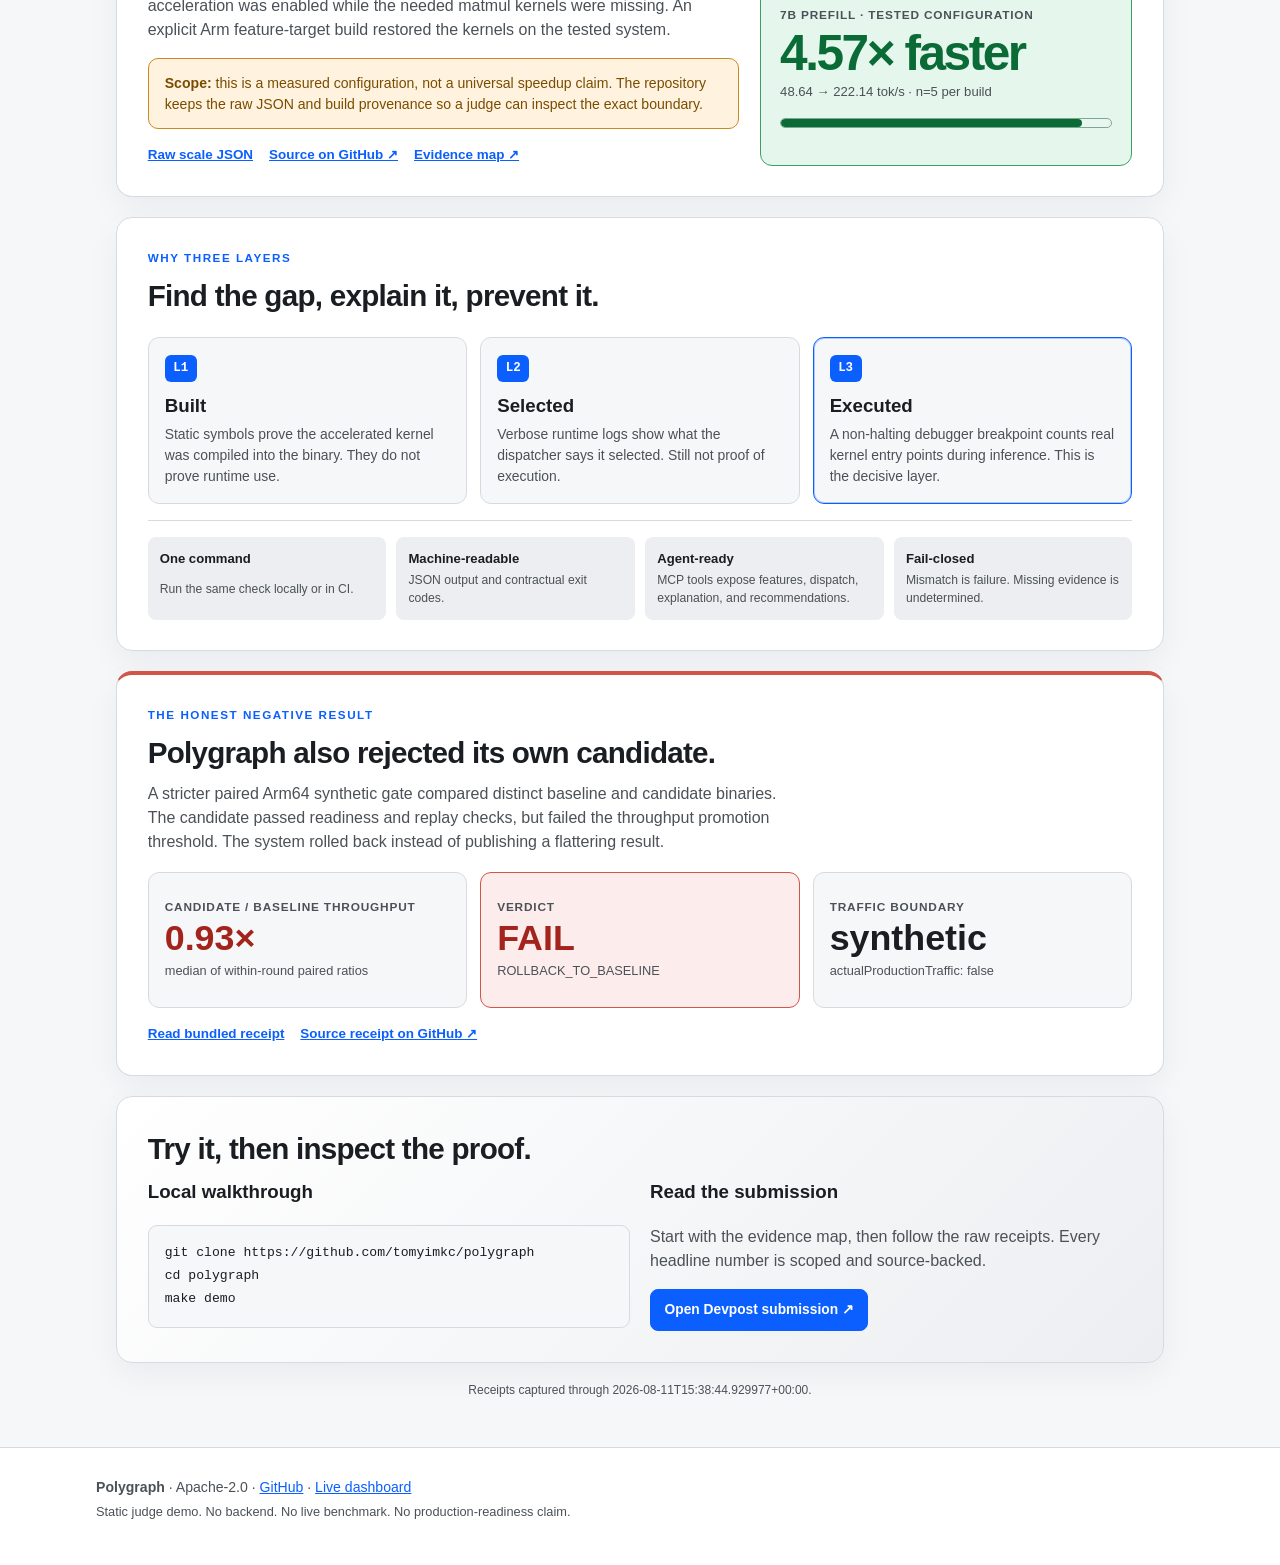
==== commit 23a0aaaa: "Package HF demo and website-only contest media" ====
--- a/space/index.html
+++ b/space/index.html
@@ -52,23 +52,6 @@
 <span class="blue">→</span> The claim is now machine-checkable.</pre></div>
       <p class="small-note">This is a real local fixture, not a mockup. Reproduce it with <code>git clone</code> → <code>make demo</code>; no model download is required.</p>
     </section>
-    <section class="panel video-band" aria-labelledby="video-heading">
-      <div class="section-kicker">WATCH THE SUBMISSION</div>
-      <div class="video-grid">
-        <div>
-          <h2 id="video-heading">From “fast mode: on” to proof in under three minutes.</h2>
-          <p class="panel-intro">This is the validated contest walkthrough: catch the liar, inspect the three evidence layers, measure the Arm build gap, and show the system rejecting a weaker candidate.</p>
-          <p class="small-note"><strong>Controls only:</strong> the video never auto-plays, and the page still works as a fast static read if you skip it.</p>
-        </div>
-        <figure class="video-card">
-          <video controls preload="metadata" poster="assets/polygraph-mark.png">
-            <source src="assets/polygraph-contest-final.mp4" type="video/mp4" />
-            Your browser does not support the embedded video. <a href="assets/polygraph-contest-final.mp4">Open the MP4 instead.</a>
-          </video>
-          <figcaption>Validated submission walkthrough · 2:49 · 169 seconds</figcaption>
-        </figure>
-      </div>
-    </section>
     <p class="data-error" id="data-error" hidden></p>
     <section class="panel evidence-band" aria-labelledby="evidence-heading">
       <div class="section-kicker">THE ARM CASE</div>
--- a/space/style.css
+++ b/space/style.css
@@ -1045,50 +1045,6 @@
   font-size: 0.82rem;
 }
 
-.video-band {
-  margin-top: 1.25rem;
-  padding: clamp(1.2rem, 2.4vw, 2rem);
-  border: 1px solid var(--border);
-  border-radius: 16px;
-  background: var(--bg-elevated);
-  box-shadow: 0 0.7rem 2rem color-mix(in srgb, var(--text) 5%, transparent);
-}
-
-.video-band h2 {
-  margin-top: 0;
-  font-size: clamp(1.35rem, 1.05rem + 1vw, 2rem);
-  letter-spacing: -0.025em;
-}
-
-.video-grid {
-  display: grid;
-  grid-template-columns: minmax(0, 0.8fr) minmax(20rem, 1.2fr);
-  gap: 1.3rem;
-  align-items: center;
-}
-
-.video-card {
-  margin: 0;
-  overflow: hidden;
-  border: 1px solid var(--border);
-  border-radius: 12px;
-  background: #101216;
-}
-
-.video-card video {
-  display: block;
-  width: 100%;
-  height: auto;
-  aspect-ratio: 16 / 9;
-  background: #101216;
-}
-
-.video-card figcaption {
-  padding: 0.65rem 0.8rem;
-  color: #a9b0b8;
-  font-size: 0.76rem;
-}
-
 .data-error {
   margin: 1.25rem 0 -0.75rem;
   padding: 0.8rem 1rem;
@@ -1361,7 +1317,6 @@
 @media (max-width: 42rem) {
   .judge-strip,
   .evidence-grid,
-  .video-grid,
   .rollback-grid,
   .next-grid {
     grid-template-columns: 1fr;
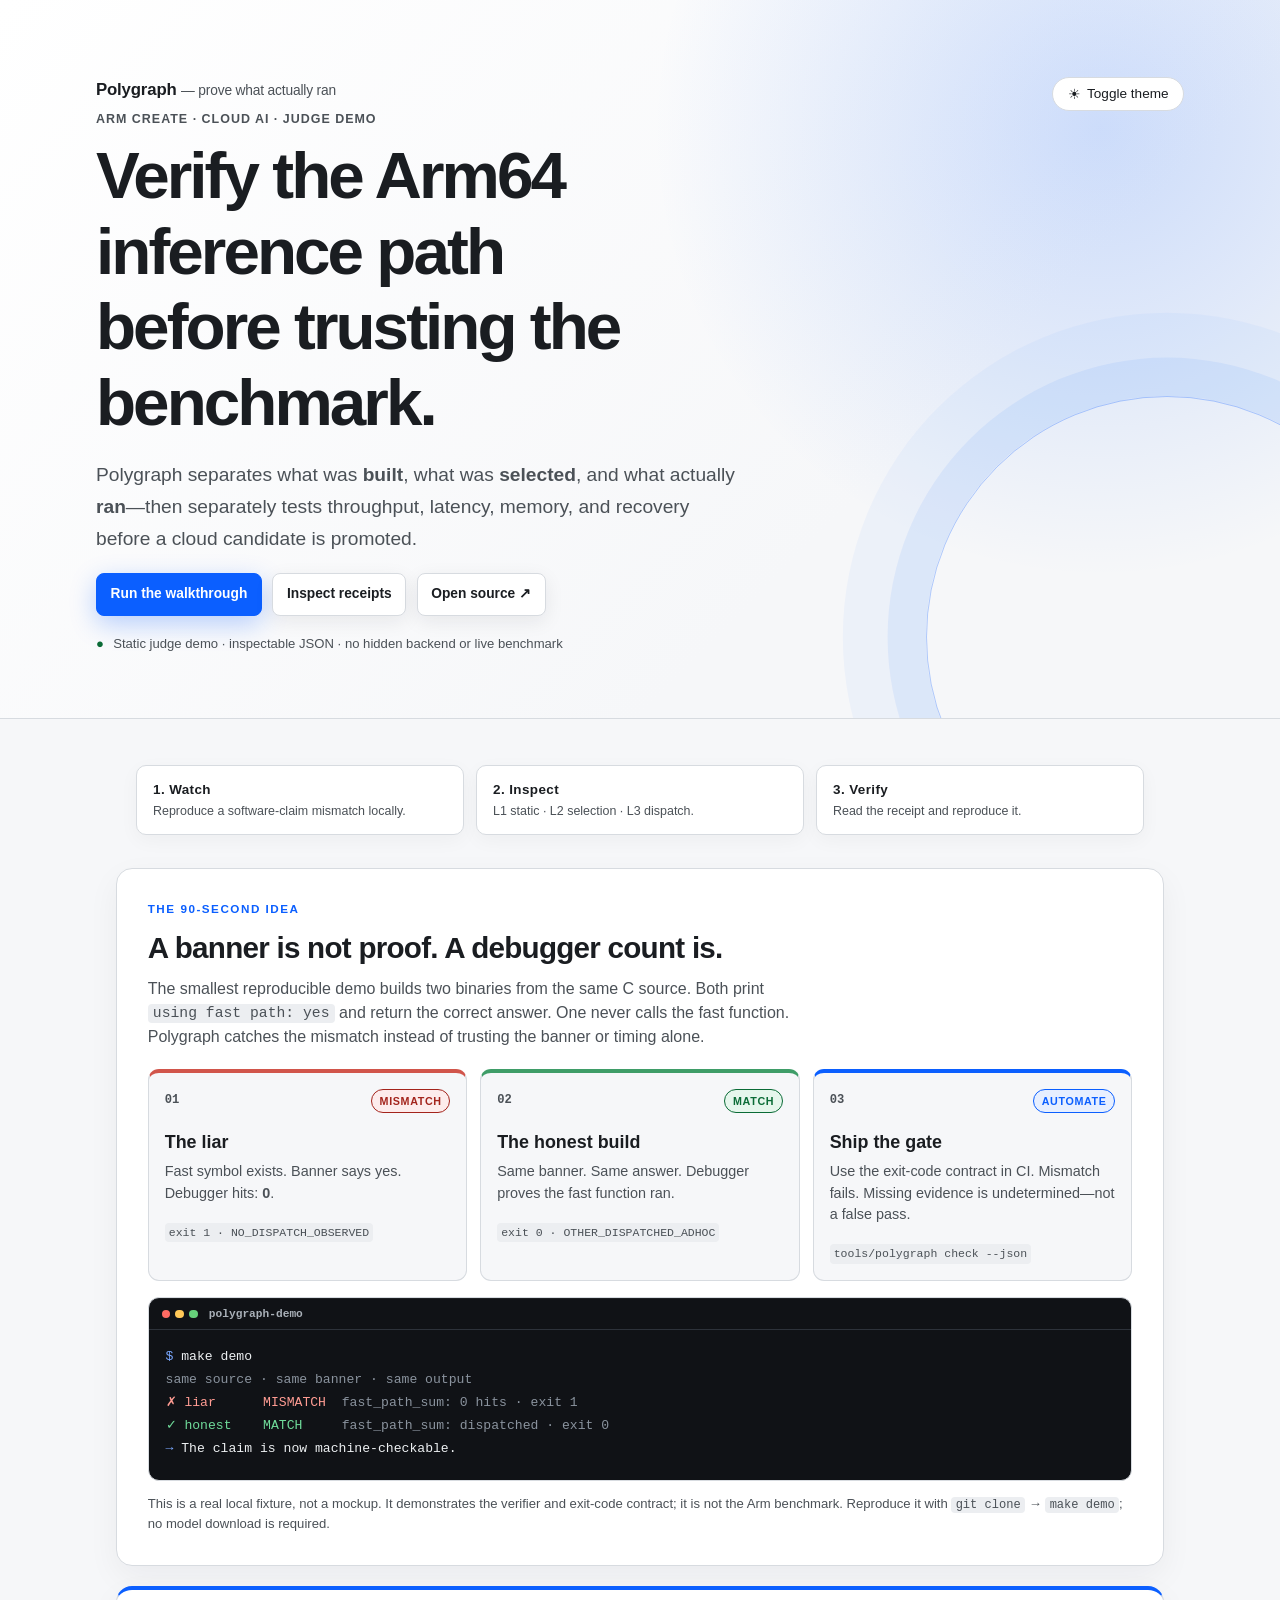
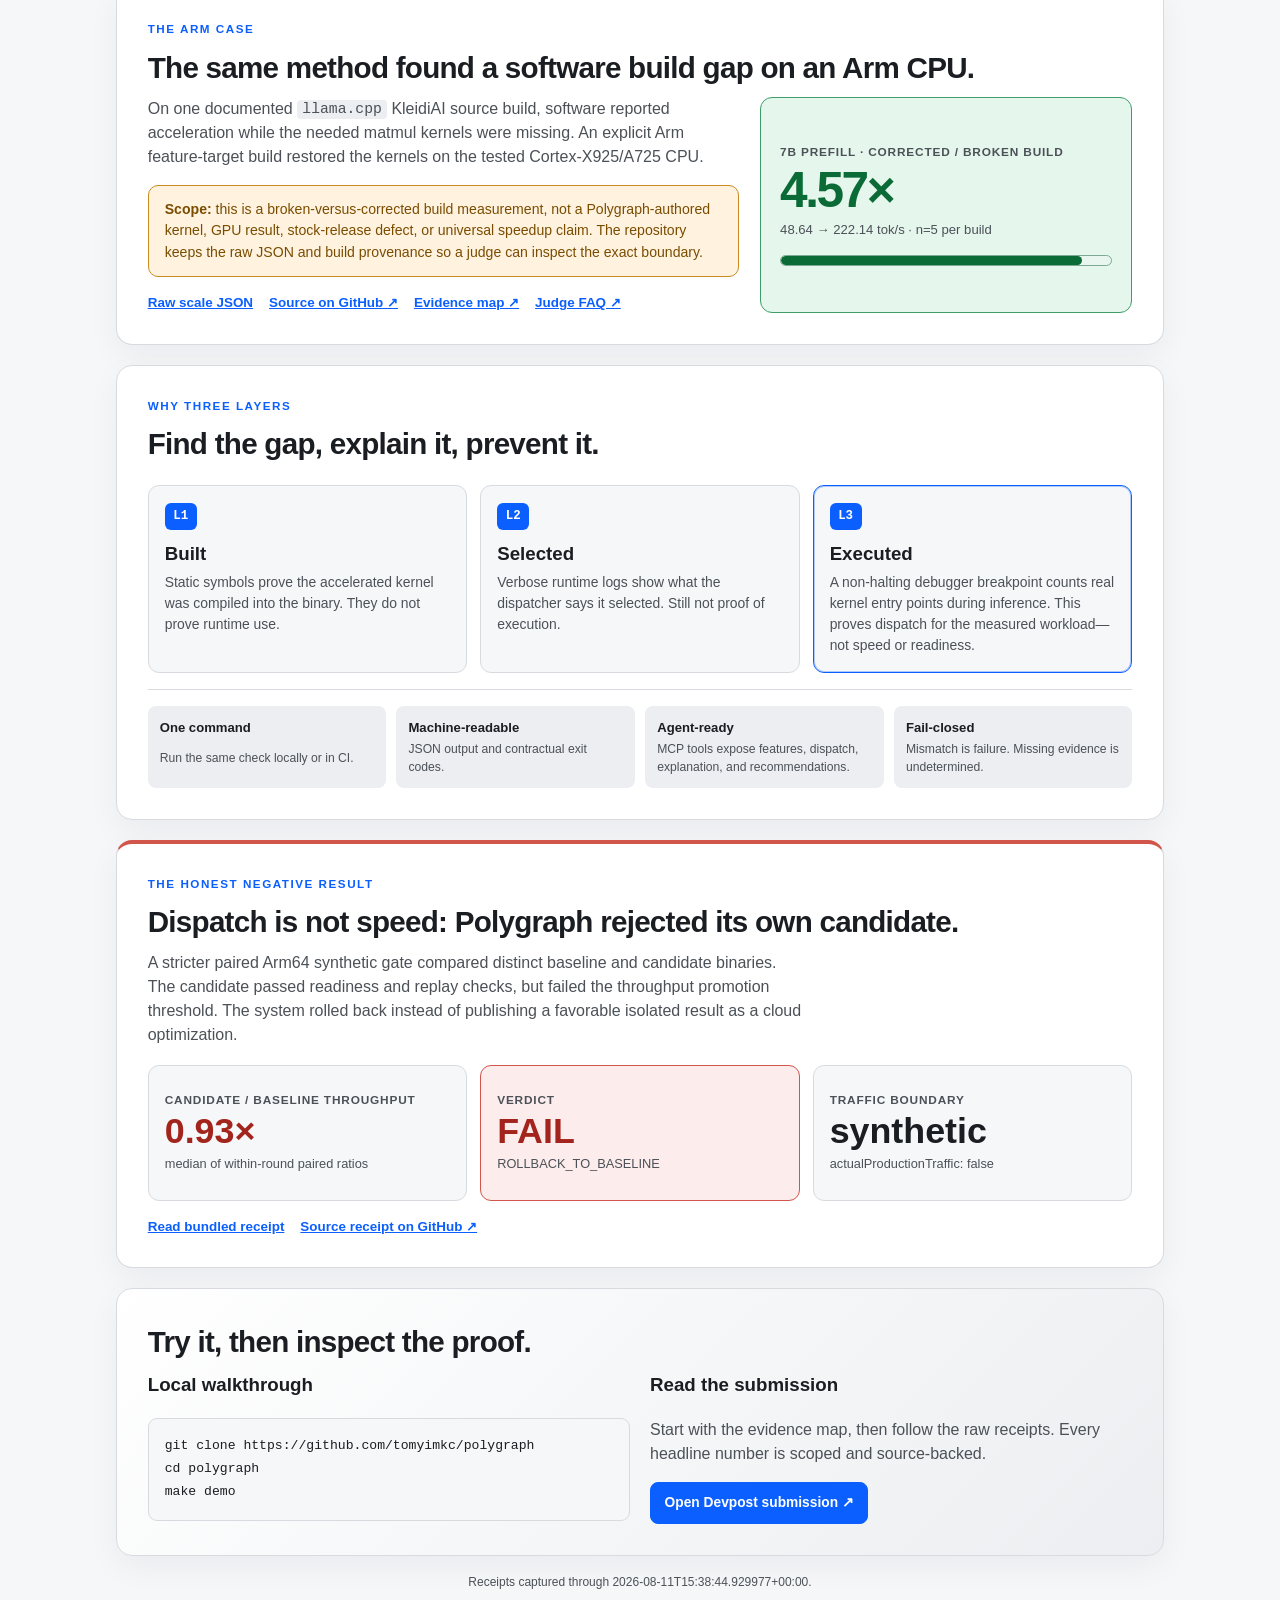
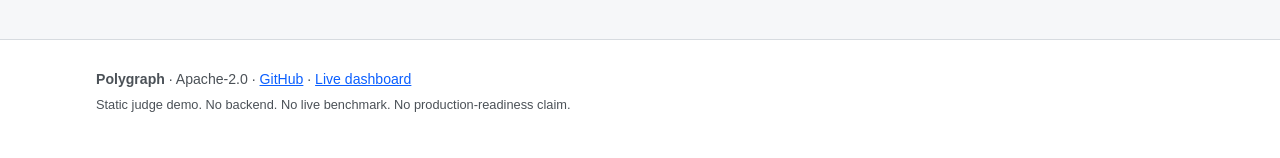
==== commit 4a33e278: "docs: harden Cloud AI judge positioning" ====
--- a/space/index.html
+++ b/space/index.html
@@ -4,11 +4,11 @@
   <meta charset="utf-8" />
   <meta name="viewport" content="width=device-width, initial-scale=1" />
   <meta name="color-scheme" content="light dark" />
-  <meta name="description" content="Polygraph: a judge-facing proof that advertised AI acceleration actually executed on Arm." />
-  <meta property="og:title" content="Polygraph — stop guessing about AI performance" />
-  <meta property="og:description" content="L1/L2/L3 evidence for Arm AI acceleration, plus an honest rollback when a candidate failed the paired gate." />
+  <meta name="description" content="Polygraph: a fail-closed verification and deployment gate for Arm64 cloud inference." />
+  <meta property="og:title" content="Polygraph — verify Arm64 cloud inference before rollout" />
+  <meta property="og:description" content="Separate Arm CPU dispatch proof from performance proof, then keep or roll back a candidate using controlled server evidence." />
   <meta property="og:image" content="assets/polygraph-mark.png" />
-  <title>Polygraph — stop guessing about AI performance</title>
+  <title>Polygraph — verify Arm64 cloud inference before rollout</title>
   <link rel="stylesheet" href="style.css" />
 </head>
 <body>
@@ -18,8 +18,8 @@
       <div class="hero-text">
         <p class="brand-mark">Polygraph <span class="brand-tagline">— prove what actually ran</span></p>
         <p class="eyebrow">Arm Create · Cloud AI · judge demo</p>
-        <h1>AI acceleration can be “on” and never execute once.</h1>
-        <p class="hero-sub">Polygraph separates what was <strong>built</strong>, what was <strong>selected</strong>, and what actually <strong>ran</strong>—then turns the result into a reusable CI gate.</p>
+        <h1>Verify the Arm64 inference path before trusting the benchmark.</h1>
+        <p class="hero-sub">Polygraph separates what was <strong>built</strong>, what was <strong>selected</strong>, and what actually <strong>ran</strong>—then separately tests throughput, latency, memory, and recovery before a cloud candidate is promoted.</p>
         <div class="hero-actions">
           <a class="button button-primary" href="#walkthrough">Run the walkthrough</a>
           <a class="button" href="#evidence">Inspect receipts</a>
@@ -32,7 +32,7 @@
   </header>
   <main id="main">
     <section class="judge-strip" aria-label="Judge path">
-      <div><strong>1. Watch</strong><span>Catch the liar without Arm hardware.</span></div>
+      <div><strong>1. Watch</strong><span>Reproduce a software-claim mismatch locally.</span></div>
       <div><strong>2. Inspect</strong><span>L1 static · L2 selection · L3 dispatch.</span></div>
       <div><strong>3. Verify</strong><span>Read the receipt and reproduce it.</span></div>
     </section>
@@ -50,23 +50,23 @@
 <span class="bad">✗ liar      MISMATCH</span>  <span class="dim">fast_path_sum: 0 hits · exit 1</span>
 <span class="good">✓ honest    MATCH</span>     <span class="dim">fast_path_sum: dispatched · exit 0</span>
 <span class="blue">→</span> The claim is now machine-checkable.</pre></div>
-      <p class="small-note">This is a real local fixture, not a mockup. Reproduce it with <code>git clone</code> → <code>make demo</code>; no model download is required.</p>
+      <p class="small-note">This is a real local fixture, not a mockup. It demonstrates the verifier and exit-code contract; it is not the Arm benchmark. Reproduce it with <code>git clone</code> → <code>make demo</code>; no model download is required.</p>
     </section>
     <p class="data-error" id="data-error" hidden></p>
     <section class="panel evidence-band" aria-labelledby="evidence-heading">
       <div class="section-kicker">THE ARM CASE</div>
-      <h2 id="evidence-heading">The same method found a silent Arm acceleration gap.</h2>
+      <h2 id="evidence-heading">The same method found a software build gap on an Arm CPU.</h2>
       <div class="evidence-grid">
-        <div class="evidence-copy"><p>On one documented <code>llama.cpp</code> KleidiAI build, the startup banner said acceleration was enabled while the needed matmul kernels were missing. An explicit Arm feature-target build restored the kernels on the tested system.</p><p class="boundary-note"><strong>Scope:</strong> this is a measured configuration, not a universal speedup claim. The repository keeps the raw JSON and build provenance so a judge can inspect the exact boundary.</p><div class="link-row"><a href="data/results/scale-experiment.json">Raw scale JSON</a><a href="https://github.com/tomyimkc/polygraph/blob/main/results/scale/scale-experiment.json" target="_blank" rel="noopener">Source on GitHub ↗</a><a href="https://github.com/tomyimkc/polygraph/blob/main/docs/CONTEST-EVIDENCE-MAP.md" target="_blank" rel="noopener">Evidence map ↗</a></div></div>
-        <div class="metric-card"><div class="metric-label">7B prefill · tested configuration</div><div class="metric-value" id="prefill-ratio">—</div><div class="metric-detail" id="prefill-detail">Loading committed receipt…</div><div class="metric-bar"><span id="prefill-bar"></span></div></div>
+        <div class="evidence-copy"><p>On one documented <code>llama.cpp</code> KleidiAI source build, software reported acceleration while the needed matmul kernels were missing. An explicit Arm feature-target build restored the kernels on the tested Cortex-X925/A725 CPU.</p><p class="boundary-note"><strong>Scope:</strong> this is a broken-versus-corrected build measurement, not a Polygraph-authored kernel, GPU result, stock-release defect, or universal speedup claim. The repository keeps the raw JSON and build provenance so a judge can inspect the exact boundary.</p><div class="link-row"><a href="data/results/scale-experiment.json">Raw scale JSON</a><a href="https://github.com/tomyimkc/polygraph/blob/main/results/scale/scale-experiment.json" target="_blank" rel="noopener">Source on GitHub ↗</a><a href="https://github.com/tomyimkc/polygraph/blob/main/docs/CONTEST-EVIDENCE-MAP.md" target="_blank" rel="noopener">Evidence map ↗</a><a href="https://github.com/tomyimkc/polygraph/blob/main/docs/JUDGE-FAQ.md" target="_blank" rel="noopener">Judge FAQ ↗</a></div></div>
+        <div class="metric-card"><div class="metric-label">7B prefill · corrected / broken build</div><div class="metric-value" id="prefill-ratio">—</div><div class="metric-detail" id="prefill-detail">Loading committed receipt…</div><div class="metric-bar"><span id="prefill-bar"></span></div></div>
       </div>
     </section>
     <section class="panel method-band" aria-labelledby="method-heading">
       <div class="section-kicker">WHY THREE LAYERS</div><h2 id="method-heading">Find the gap, explain it, prevent it.</h2>
-      <div class="method-grid"><article><span class="layer-badge">L1</span><h3>Built</h3><p>Static symbols prove the accelerated kernel was compiled into the binary. They do not prove runtime use.</p></article><article><span class="layer-badge">L2</span><h3>Selected</h3><p>Verbose runtime logs show what the dispatcher says it selected. Still not proof of execution.</p></article><article class="method-critical"><span class="layer-badge">L3</span><h3>Executed</h3><p>A non-halting debugger breakpoint counts real kernel entry points during inference. This is the decisive layer.</p></article></div>
+      <div class="method-grid"><article><span class="layer-badge">L1</span><h3>Built</h3><p>Static symbols prove the accelerated kernel was compiled into the binary. They do not prove runtime use.</p></article><article><span class="layer-badge">L2</span><h3>Selected</h3><p>Verbose runtime logs show what the dispatcher says it selected. Still not proof of execution.</p></article><article class="method-critical"><span class="layer-badge">L3</span><h3>Executed</h3><p>A non-halting debugger breakpoint counts real kernel entry points during inference. This proves dispatch for the measured workload—not speed or readiness.</p></article></div>
       <div class="product-grid"><div><strong>One command</strong><span>Run the same check locally or in CI.</span></div><div><strong>Machine-readable</strong><span>JSON output and contractual exit codes.</span></div><div><strong>Agent-ready</strong><span>MCP tools expose features, dispatch, explanation, and recommendations.</span></div><div><strong>Fail-closed</strong><span>Mismatch is failure. Missing evidence is undetermined.</span></div></div>
     </section>
-    <section class="panel rollback-band" aria-labelledby="rollback-heading"><div class="section-kicker">THE HONEST NEGATIVE RESULT</div><h2 id="rollback-heading">Polygraph also rejected its own candidate.</h2><p class="panel-intro">A stricter paired Arm64 synthetic gate compared distinct baseline and candidate binaries. The candidate passed readiness and replay checks, but failed the throughput promotion threshold. The system rolled back instead of publishing a flattering result.</p><div class="rollback-grid"><div class="rollback-card"><span class="rollback-label">Candidate / baseline throughput</span><strong id="rollback-ratio">—</strong><span>median of within-round paired ratios</span></div><div class="rollback-card rollback-fail"><span class="rollback-label">Verdict</span><strong>FAIL</strong><span>ROLLBACK_TO_BASELINE</span></div><div class="rollback-card"><span class="rollback-label">Traffic boundary</span><strong>synthetic</strong><span>actualProductionTraffic: false</span></div></div><div class="link-row"><a class="receipt-link" href="data/results/receipt.json">Read bundled receipt</a><a class="receipt-link" href="https://github.com/tomyimkc/polygraph/blob/main/results/production-readiness/arm64-0.5b-autodefault-differential-confirmation-20260811/receipt.json" target="_blank" rel="noopener">Source receipt on GitHub ↗</a></div></section>
+    <section class="panel rollback-band" aria-labelledby="rollback-heading"><div class="section-kicker">THE HONEST NEGATIVE RESULT</div><h2 id="rollback-heading">Dispatch is not speed: Polygraph rejected its own candidate.</h2><p class="panel-intro">A stricter paired Arm64 synthetic gate compared distinct baseline and candidate binaries. The candidate passed readiness and replay checks, but failed the throughput promotion threshold. The system rolled back instead of publishing a favorable isolated result as a cloud optimization.</p><div class="rollback-grid"><div class="rollback-card"><span class="rollback-label">Candidate / baseline throughput</span><strong id="rollback-ratio">—</strong><span>median of within-round paired ratios</span></div><div class="rollback-card rollback-fail"><span class="rollback-label">Verdict</span><strong>FAIL</strong><span>ROLLBACK_TO_BASELINE</span></div><div class="rollback-card"><span class="rollback-label">Traffic boundary</span><strong>synthetic</strong><span>actualProductionTraffic: false</span></div></div><div class="link-row"><a class="receipt-link" href="data/results/receipt.json">Read bundled receipt</a><a class="receipt-link" href="https://github.com/tomyimkc/polygraph/blob/main/results/production-readiness/arm64-0.5b-autodefault-differential-confirmation-20260811/receipt.json" target="_blank" rel="noopener">Source receipt on GitHub ↗</a></div></section>
     <section class="panel next-step" aria-labelledby="next-heading"><h2 id="next-heading">Try it, then inspect the proof.</h2><div class="next-grid"><div><h3>Local walkthrough</h3><pre class="code-block">git clone https://github.com/tomyimkc/polygraph
 cd polygraph
 make demo</pre></div><div><h3>Read the submission</h3><p>Start with the evidence map, then follow the raw receipts. Every headline number is scoped and source-backed.</p><a class="button button-primary" href="https://devpost.com/software/polygraph-4v29tr" target="_blank" rel="noopener">Open Devpost submission ↗</a></div></div></section>
